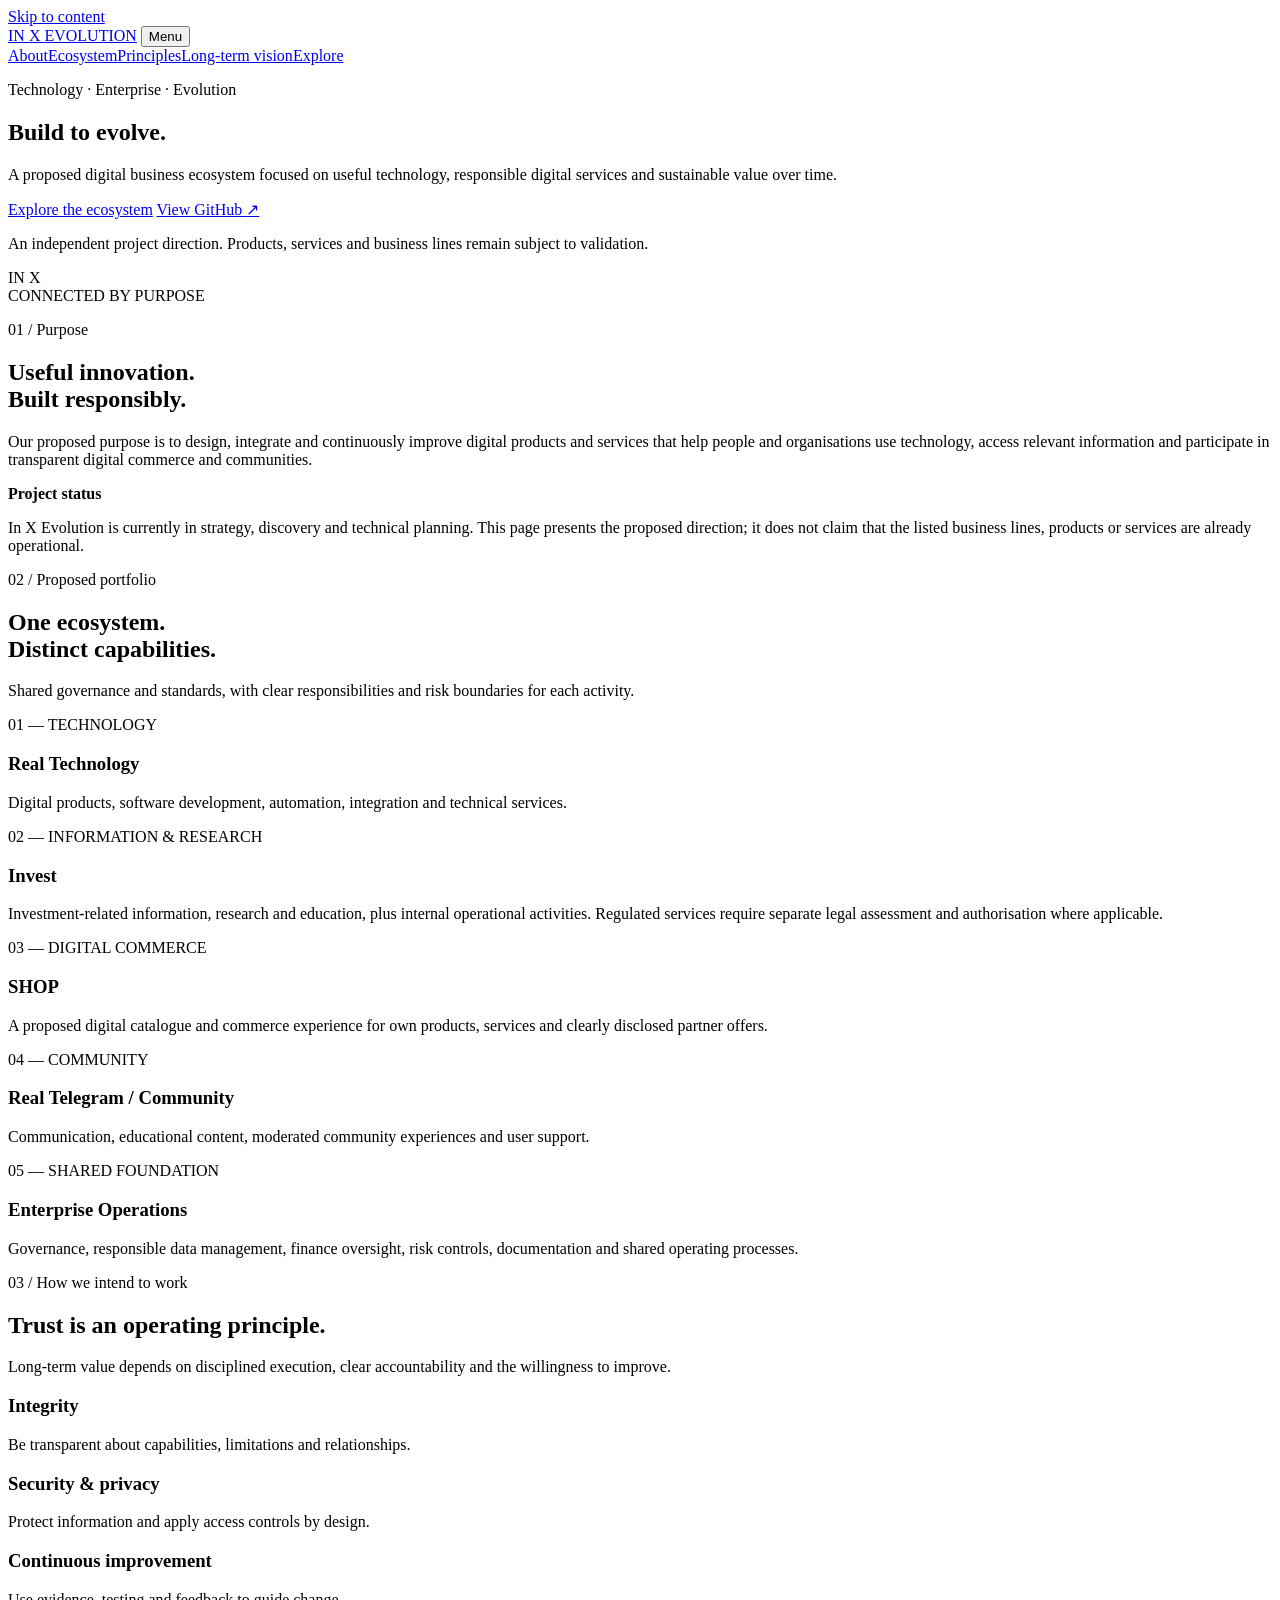
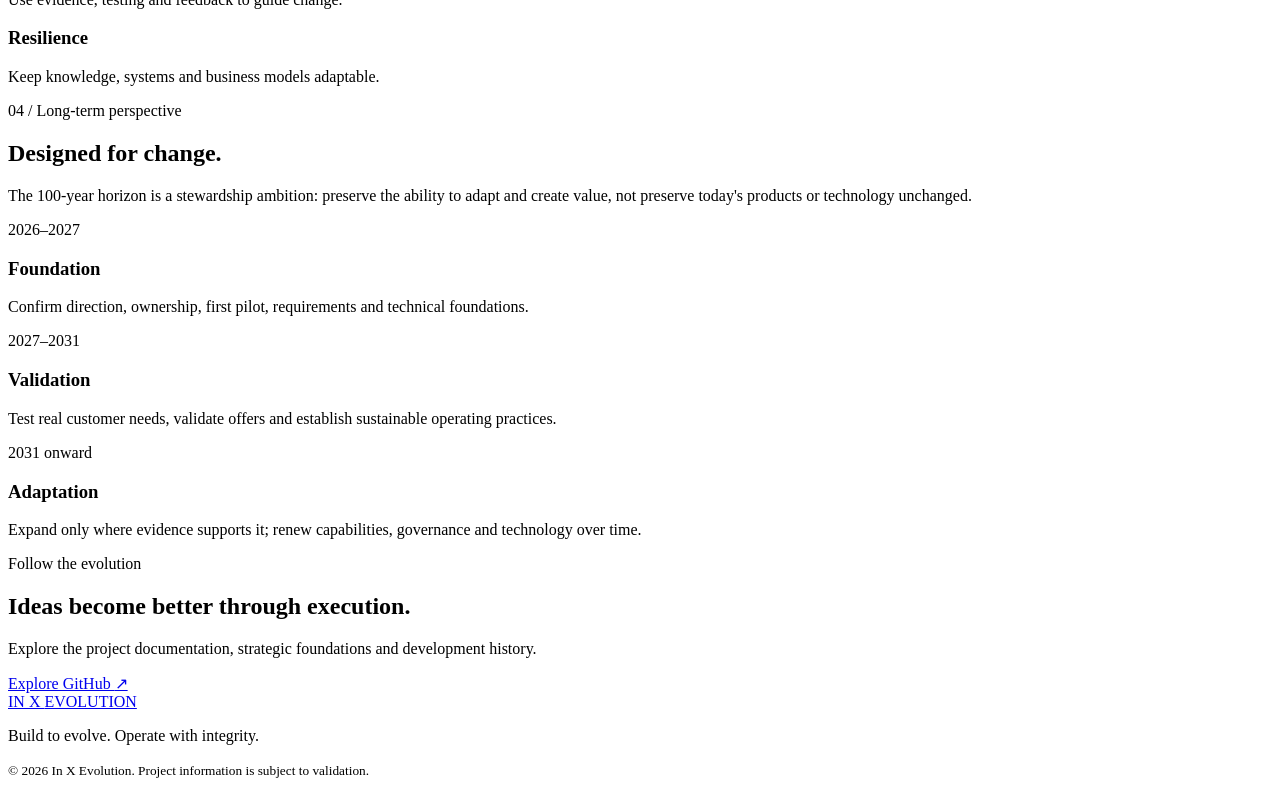
==== landing-page/index.html @ 461ad55f "feat: add standalone In X Evolution landing page" ====
<!doctype html>
<html lang="en">
<head>
  <meta charset="utf-8">
  <meta name="viewport" content="width=device-width, initial-scale=1">
  <meta name="theme-color" content="#080d1b">
  <meta name="description" content="In X Evolution — a proposed digital ecosystem focused on technology, responsible digital services and sustainable value.">
  <meta property="og:title" content="In X Evolution — Build to Evolve">
  <meta property="og:description" content="Technology, enterprise and evolution. Discover the proposed In X Evolution digital ecosystem.">
  <meta property="og:type" content="website">
  <title>In X Evolution — Build to Evolve</title>
  <link rel="preconnect" href="https://fonts.googleapis.com">
  <link rel="stylesheet" href="assets/css/styles.css">
  <script src="assets/js/main.js" defer></script>
</head>
<body>
  <a class="skip-link" href="#main">Skip to content</a>
  <header class="site-header">
    <div class="container nav-wrap">
      <a class="brand" href="#home" aria-label="In X Evolution home">IN X <span>EVOLUTION</span></a>
      <button class="menu-toggle" type="button" aria-expanded="false" aria-controls="primary-nav">Menu</button>
      <nav id="primary-nav" class="primary-nav" aria-label="Main navigation">
        <a href="#about">About</a><a href="#ecosystem">Ecosystem</a><a href="#principles">Principles</a><a href="#future">Long-term vision</a><a href="#explore">Explore</a>
      </nav>
    </div>
  </header>

  <main id="main">
    <section class="hero container" id="home">
      <div class="hero-copy">
        <p class="eyebrow">Technology · Enterprise · Evolution</p>
        <h1>Build to <span>evolve.</span></h1>
        <p class="hero-lead">A proposed digital business ecosystem focused on useful technology, responsible digital services and sustainable value over time.</p>
        <div class="button-row">
          <a class="button button-primary" href="#ecosystem">Explore the ecosystem</a>
          <a class="button button-secondary" href="https://github.com/inxevolution/inxevolutionrealtech" target="_blank" rel="noopener noreferrer">View GitHub <span aria-hidden="true">↗</span></a>
        </div>
        <p class="hero-note">An independent project direction. Products, services and business lines remain subject to validation.</p>
      </div>
      <div class="visual" role="img" aria-label="Abstract interconnected rings representing an evolving digital ecosystem">
        <div class="visual-ring ring-one"></div><div class="visual-ring ring-two"></div>
        <div class="visual-core">IN X</div><span class="visual-caption">CONNECTED BY PURPOSE</span>
      </div>
    </section>

    <section class="section" id="about">
      <div class="container">
        <div class="section-heading"><p class="eyebrow">01 / Purpose</p><h2>Useful innovation.<br>Built responsibly.</h2>
          <p>Our proposed purpose is to design, integrate and continuously improve digital products and services that help people and organisations use technology, access relevant information and participate in transparent digital commerce and communities.</p>
        </div>
        <div class="transparency"><strong>Project status</strong><p>In X Evolution is currently in strategy, discovery and technical planning. This page presents the proposed direction; it does not claim that the listed business lines, products or services are already operational.</p></div>
      </div>
    </section>

    <section class="section section-alt" id="ecosystem">
      <div class="container">
        <div class="section-heading"><p class="eyebrow">02 / Proposed portfolio</p><h2>One ecosystem.<br>Distinct capabilities.</h2>
          <p>Shared governance and standards, with clear responsibilities and risk boundaries for each activity.</p>
        </div>
        <div class="portfolio-grid">
          <article class="portfolio-card"><span class="card-index">01 — TECHNOLOGY</span><h3>Real Technology</h3><p>Digital products, software development, automation, integration and technical services.</p></article>
          <article class="portfolio-card"><span class="card-index">02 — INFORMATION & RESEARCH</span><h3>Invest</h3><p>Investment-related information, research and education, plus internal operational activities. Regulated services require separate legal assessment and authorisation where applicable.</p></article>
          <article class="portfolio-card"><span class="card-index">03 — DIGITAL COMMERCE</span><h3>SHOP</h3><p>A proposed digital catalogue and commerce experience for own products, services and clearly disclosed partner offers.</p></article>
          <article class="portfolio-card"><span class="card-index">04 — COMMUNITY</span><h3>Real Telegram / Community</h3><p>Communication, educational content, moderated community experiences and user support.</p></article>
          <article class="portfolio-card portfolio-card-wide"><span class="card-index">05 — SHARED FOUNDATION</span><h3>Enterprise Operations</h3><p>Governance, responsible data management, finance oversight, risk controls, documentation and shared operating processes.</p></article>
        </div>
      </div>
    </section>

    <section class="section" id="principles">
      <div class="container">
        <div class="section-heading"><p class="eyebrow">03 / How we intend to work</p><h2>Trust is an operating principle.</h2><p>Long-term value depends on disciplined execution, clear accountability and the willingness to improve.</p></div>
        <div class="principle-grid">
          <article class="principle"><h3>Integrity</h3><p>Be transparent about capabilities, limitations and relationships.</p></article>
          <article class="principle"><h3>Security & privacy</h3><p>Protect information and apply access controls by design.</p></article>
          <article class="principle"><h3>Continuous improvement</h3><p>Use evidence, testing and feedback to guide change.</p></article>
          <article class="principle"><h3>Resilience</h3><p>Keep knowledge, systems and business models adaptable.</p></article>
        </div>
      </div>
    </section>

    <section class="section section-alt" id="future">
      <div class="container">
        <div class="section-heading"><p class="eyebrow">04 / Long-term perspective</p><h2>Designed for change.</h2><p>The 100-year horizon is a stewardship ambition: preserve the ability to adapt and create value, not preserve today's products or technology unchanged.</p></div>
        <div class="timeline">
          <article><span>2026–2027</span><h3>Foundation</h3><p>Confirm direction, ownership, first pilot, requirements and technical foundations.</p></article>
          <article><span>2027–2031</span><h3>Validation</h3><p>Test real customer needs, validate offers and establish sustainable operating practices.</p></article>
          <article><span>2031 onward</span><h3>Adaptation</h3><p>Expand only where evidence supports it; renew capabilities, governance and technology over time.</p></article>
        </div>
      </div>
    </section>

    <section class="section" id="explore">
      <div class="container">
        <div class="cta-panel"><div><p class="eyebrow">Follow the evolution</p><h2>Ideas become better through execution.</h2><p>Explore the project documentation, strategic foundations and development history.</p></div><a class="button button-primary" href="https://github.com/inxevolution/inxevolutionrealtech" target="_blank" rel="noopener noreferrer">Explore GitHub <span aria-hidden="true">↗</span></a></div>
      </div>
    </section>
  </main>

  <footer class="site-footer"><div class="container footer-inner"><a class="brand" href="#home">IN X <span>EVOLUTION</span></a><p>Build to evolve. Operate with integrity.</p><small>© <span id="current-year">2026</span> In X Evolution. Project information is subject to validation.</small></div></footer>
</body>
</html>
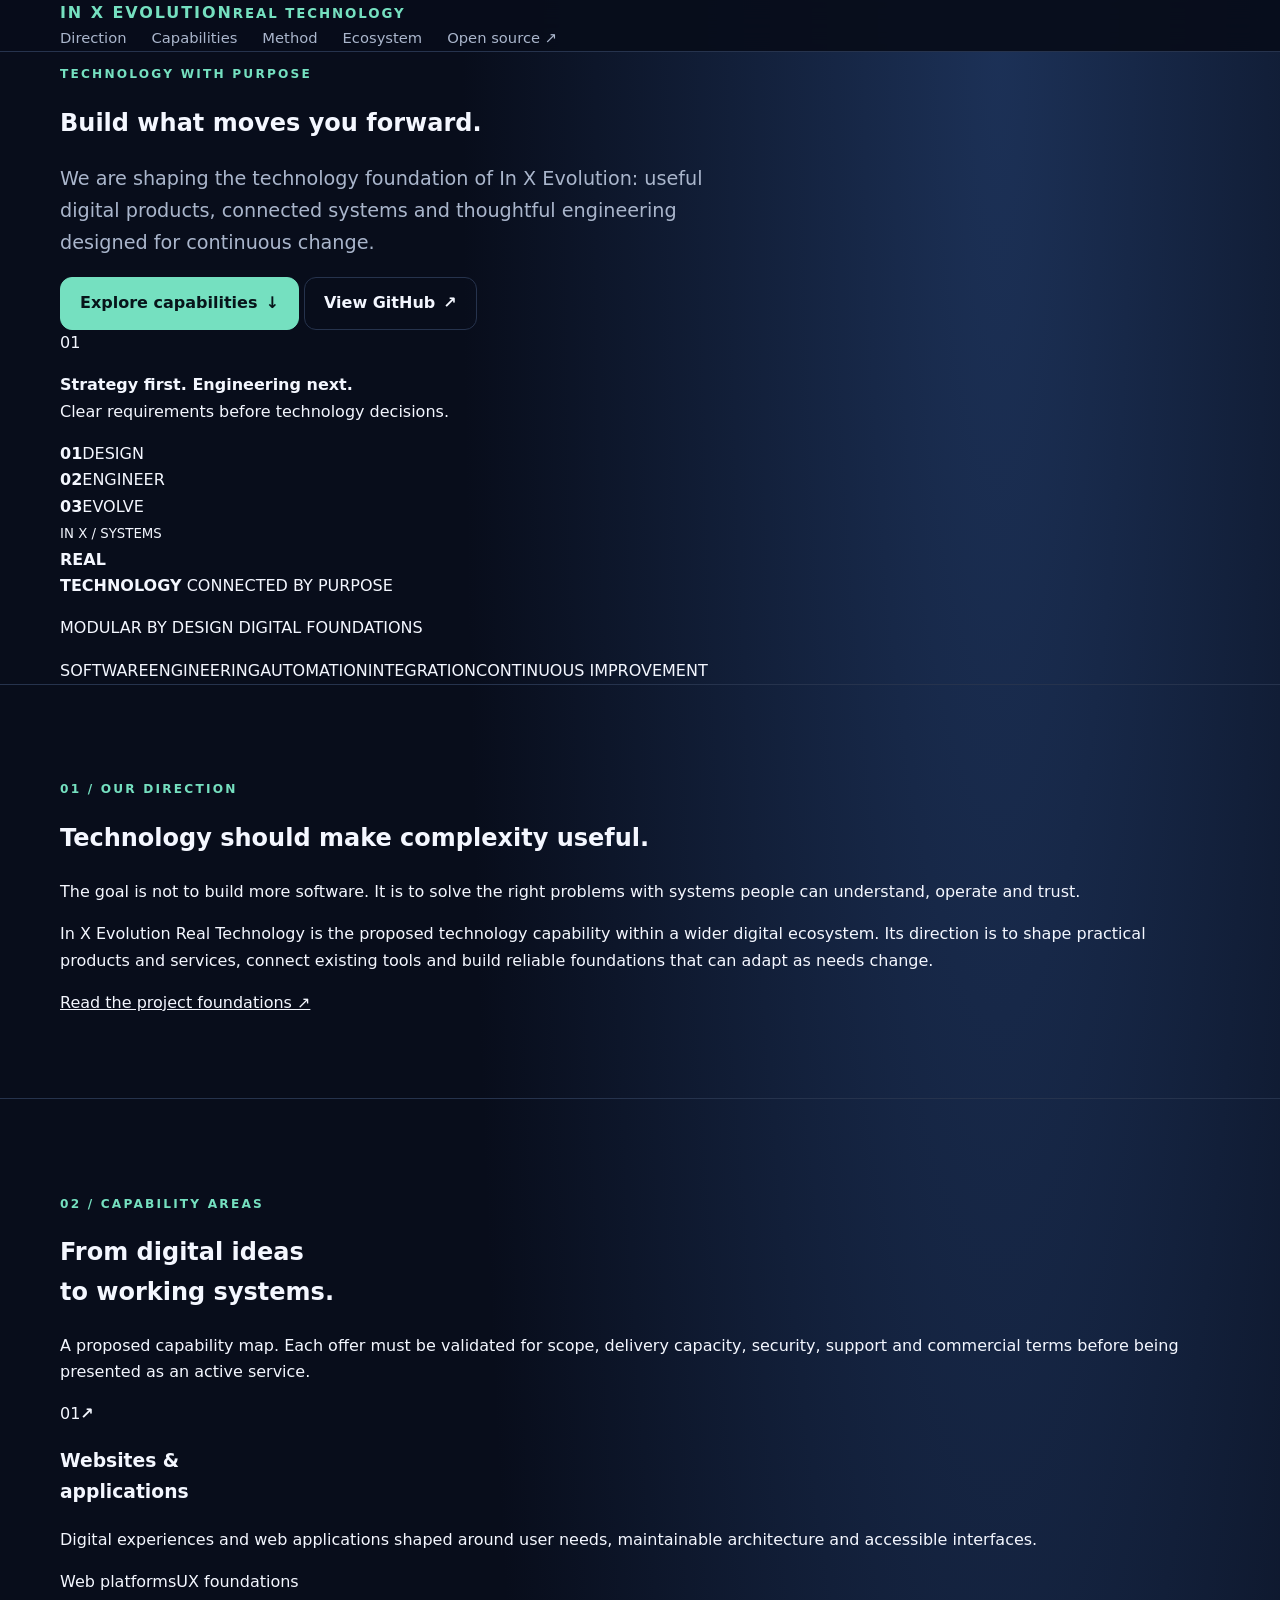
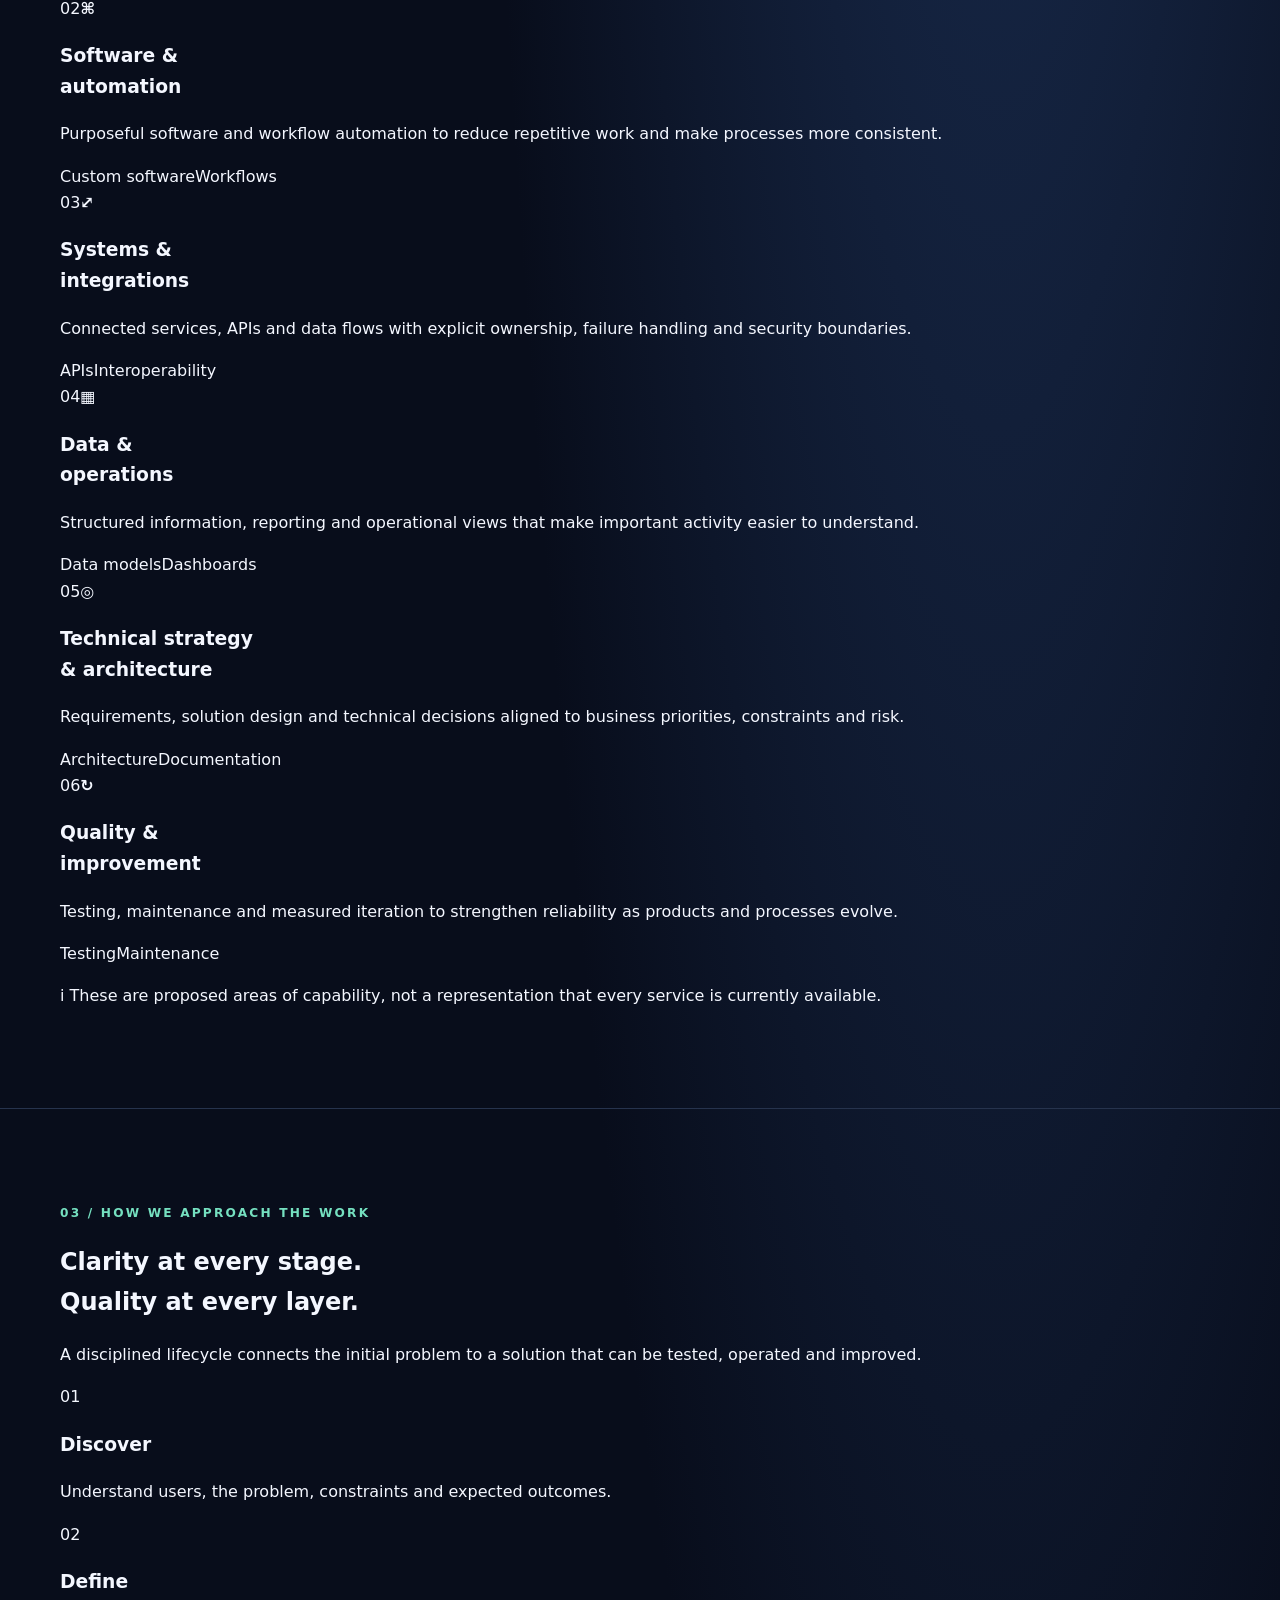
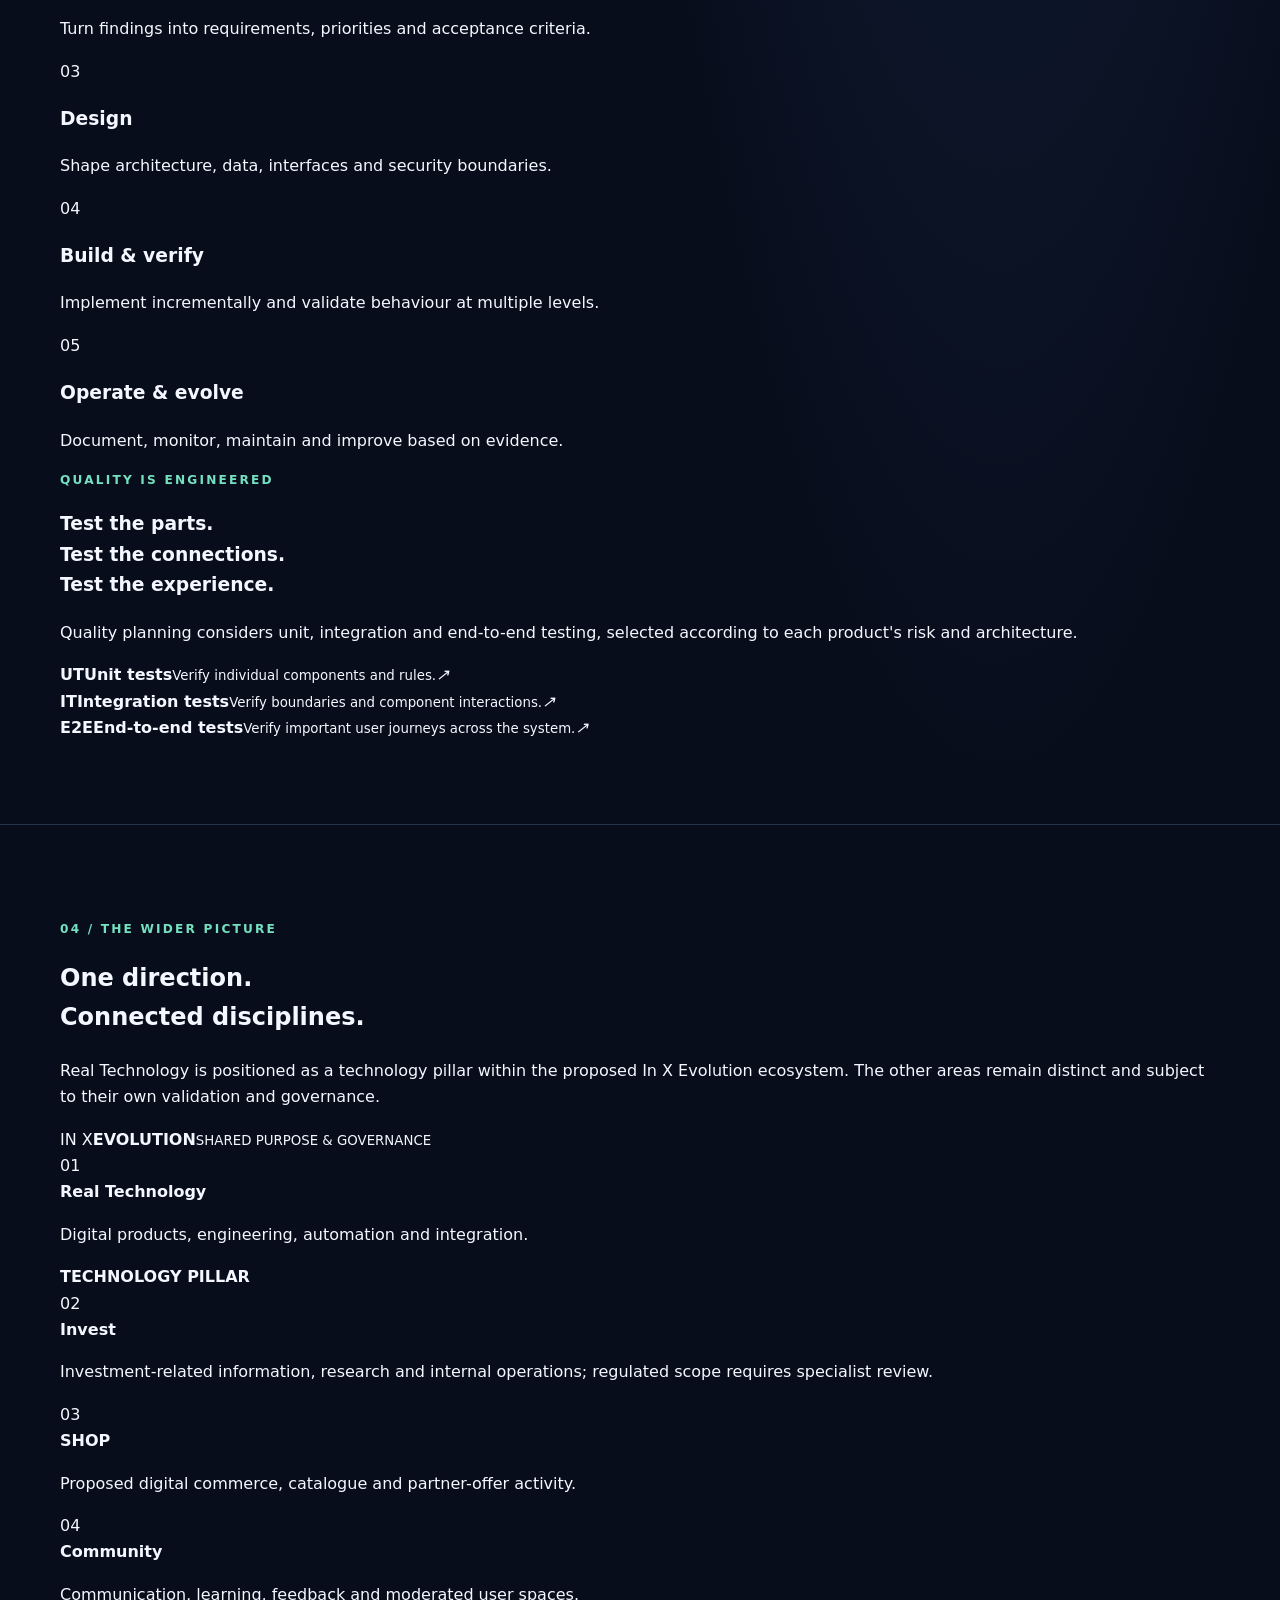
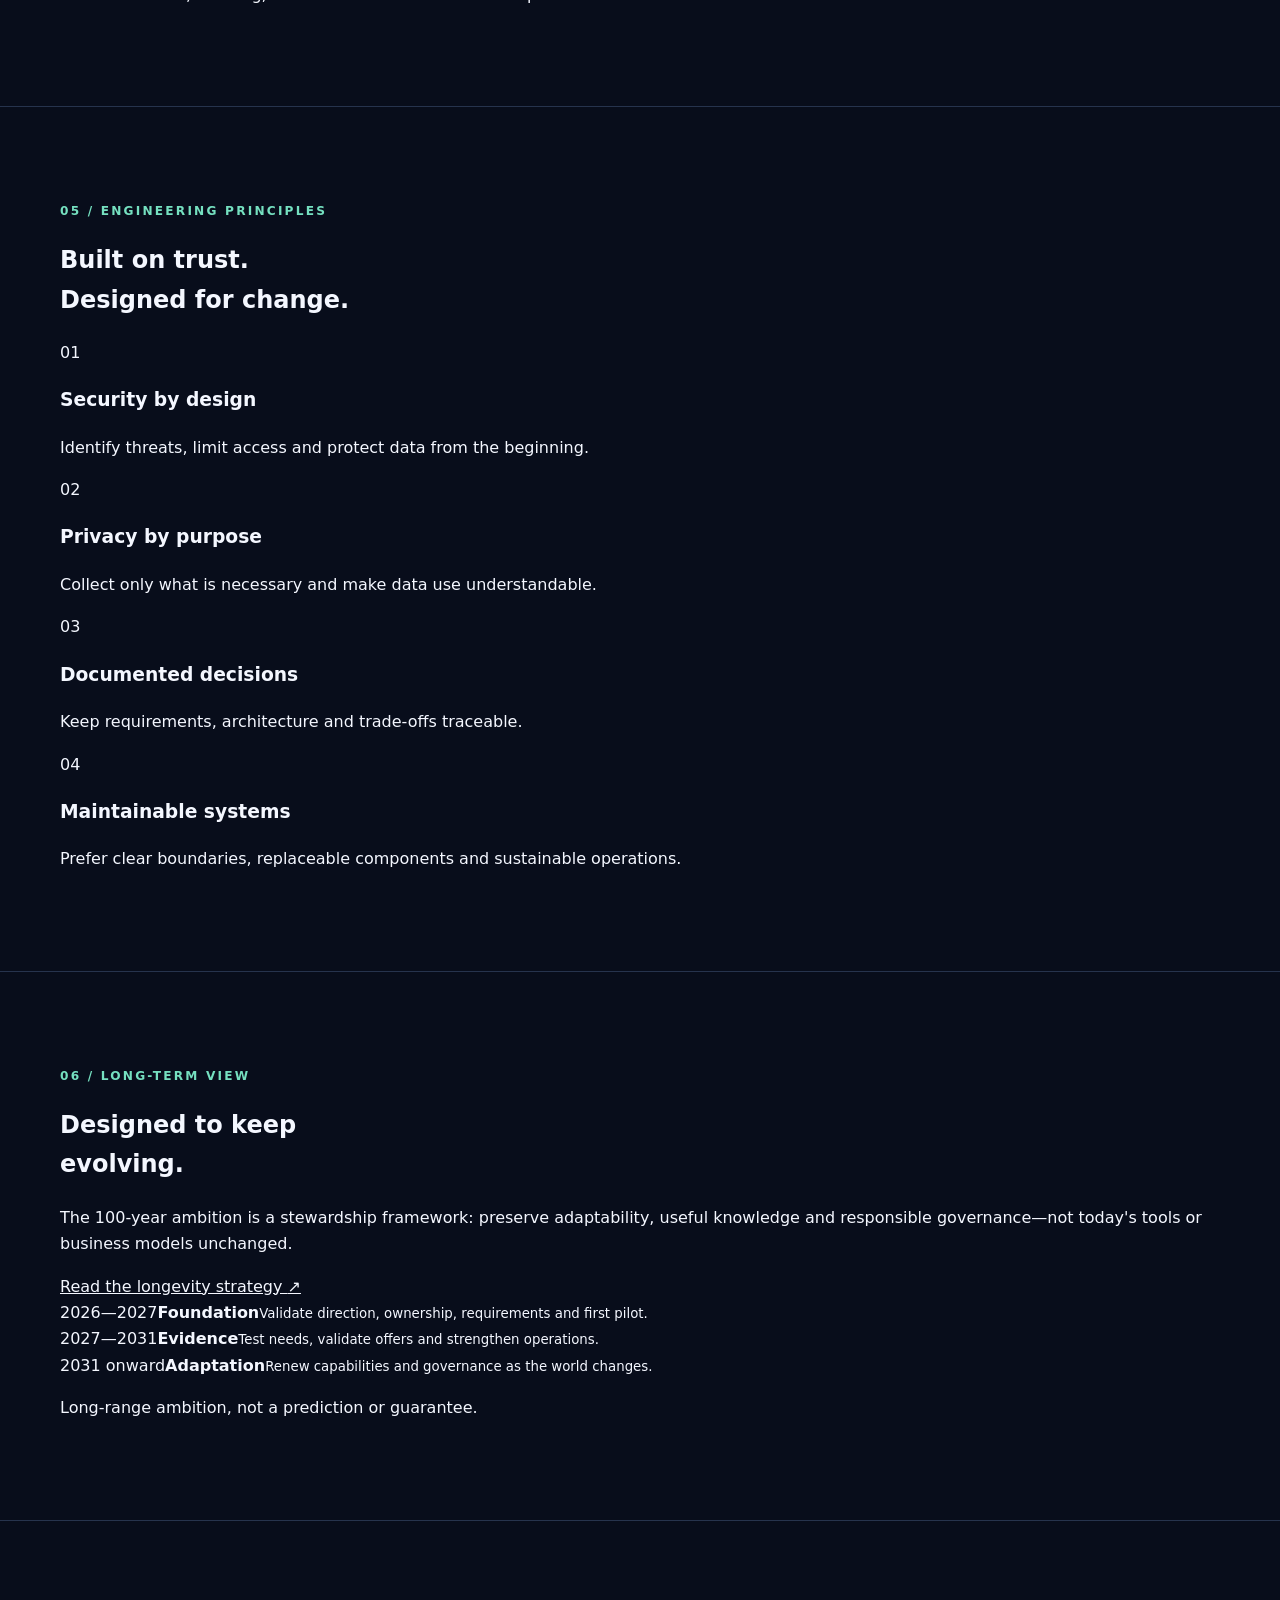
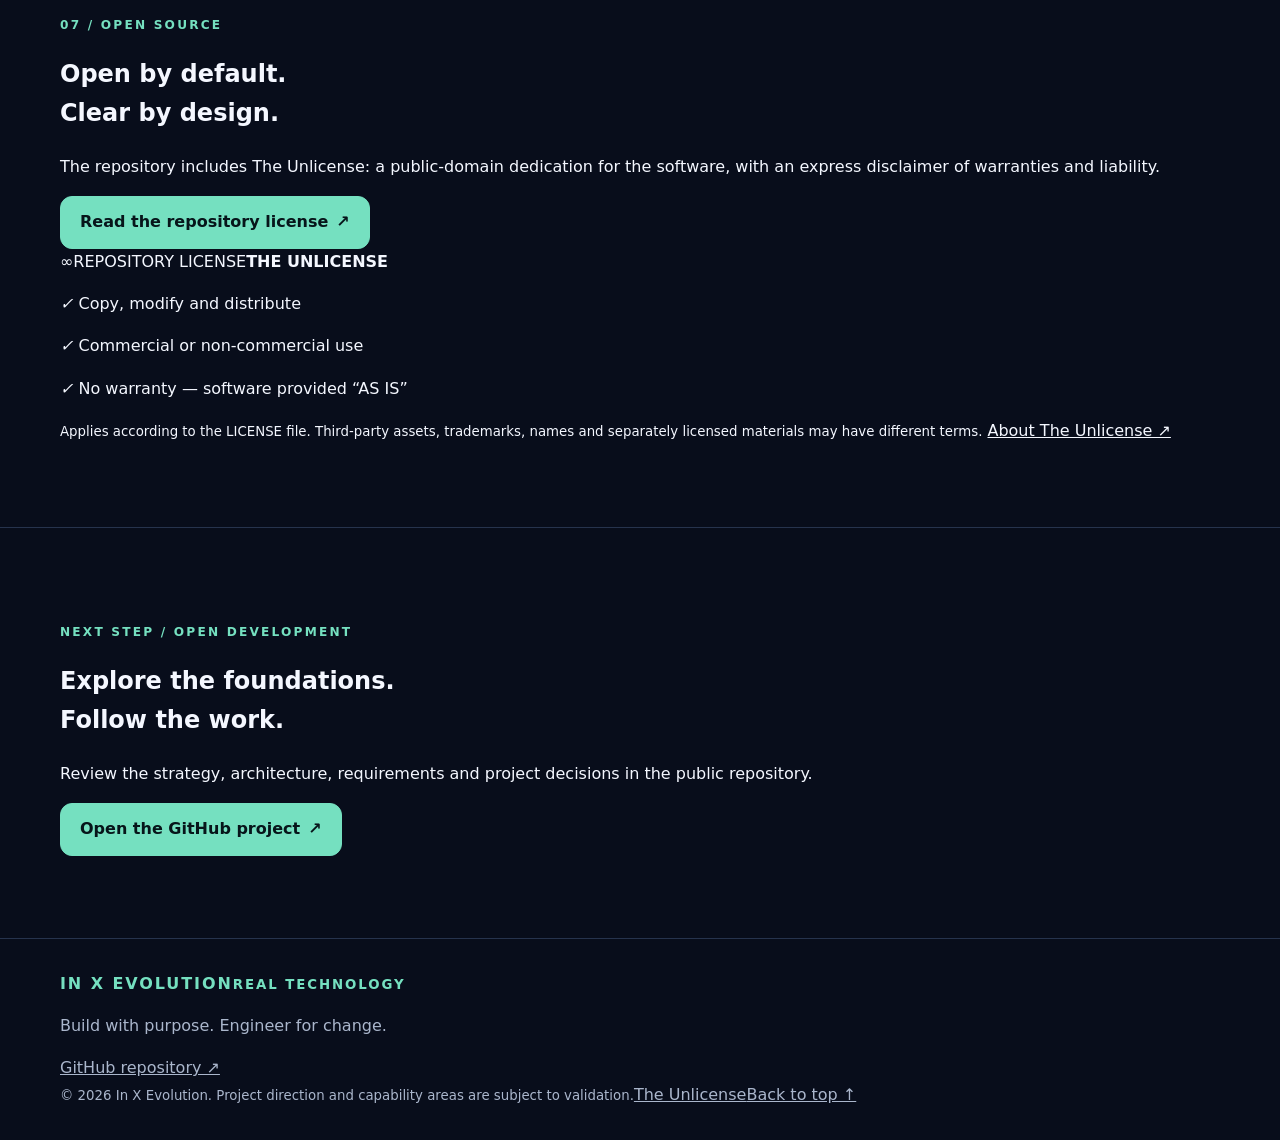
==== commit 1ace8088: "feat: upgrade Real Technology landing page and disclose Unlicense" ====
--- a/landing-page/index.html
+++ b/landing-page/index.html
@@ -3,100 +3,197 @@
 <head>
   <meta charset="utf-8">
   <meta name="viewport" content="width=device-width, initial-scale=1">
-  <meta name="theme-color" content="#080d1b">
-  <meta name="description" content="In X Evolution — a proposed digital ecosystem focused on technology, responsible digital services and sustainable value.">
-  <meta property="og:title" content="In X Evolution — Build to Evolve">
-  <meta property="og:description" content="Technology, enterprise and evolution. Discover the proposed In X Evolution digital ecosystem.">
+  <meta name="theme-color" content="#080b16">
+  <meta name="description" content="In X Evolution Real Technology — purposeful software, digital systems, automation and integration, designed to evolve.">
   <meta property="og:type" content="website">
-  <title>In X Evolution — Build to Evolve</title>
-  <link rel="preconnect" href="https://fonts.googleapis.com">
+  <meta property="og:title" content="In X Evolution Real Technology">
+  <meta property="og:description" content="Build what moves you forward. Technology with purpose, designed for change.">
+  <title>In X Evolution — Real Technology</title>
+  <link rel="icon" type="image/svg+xml" href="assets/images/favicon.svg">
   <link rel="stylesheet" href="assets/css/styles.css">
   <script src="assets/js/main.js" defer></script>
 </head>
 <body>
   <a class="skip-link" href="#main">Skip to content</a>
-  <header class="site-header">
-    <div class="container nav-wrap">
-      <a class="brand" href="#home" aria-label="In X Evolution home">IN X <span>EVOLUTION</span></a>
-      <button class="menu-toggle" type="button" aria-expanded="false" aria-controls="primary-nav">Menu</button>
-      <nav id="primary-nav" class="primary-nav" aria-label="Main navigation">
-        <a href="#about">About</a><a href="#ecosystem">Ecosystem</a><a href="#principles">Principles</a><a href="#future">Long-term vision</a><a href="#explore">Explore</a>
+
+  <header class="site-header" id="top">
+    <div class="container nav-shell">
+      <a class="brand" href="#top" aria-label="In X Evolution Real Technology home">
+        <span class="brand-symbol" aria-hidden="true"><i></i><i></i><i></i></span>
+        <span class="brand-copy"><strong>IN X EVOLUTION</strong><small>REAL TECHNOLOGY</small></span>
+      </a>
+      <button class="menu-toggle" type="button" aria-expanded="false" aria-controls="primary-nav" aria-label="Open navigation">
+        <span></span><span></span>
+      </button>
+      <nav class="primary-nav" id="primary-nav" aria-label="Main navigation">
+        <a href="#direction">Direction</a>
+        <a href="#capabilities">Capabilities</a>
+        <a href="#method">Method</a>
+        <a href="#ecosystem">Ecosystem</a>
+        <a href="#open-source" class="nav-cta">Open source <span aria-hidden="true">↗</span></a>
       </nav>
     </div>
   </header>
 
   <main id="main">
-    <section class="hero container" id="home">
-      <div class="hero-copy">
-        <p class="eyebrow">Technology · Enterprise · Evolution</p>
-        <h1>Build to <span>evolve.</span></h1>
-        <p class="hero-lead">A proposed digital business ecosystem focused on useful technology, responsible digital services and sustainable value over time.</p>
-        <div class="button-row">
-          <a class="button button-primary" href="#ecosystem">Explore the ecosystem</a>
-          <a class="button button-secondary" href="https://github.com/inxevolution/inxevolutionrealtech" target="_blank" rel="noopener noreferrer">View GitHub <span aria-hidden="true">↗</span></a>
+    <section class="hero-section">
+      <div class="container hero-grid">
+        <div class="hero-copy reveal">
+          <p class="eyebrow"><span class="status-dot"></span> TECHNOLOGY WITH PURPOSE</p>
+          <h1>Build what moves you <span class="gradient-text">forward.</span></h1>
+          <p class="hero-lead">We are shaping the technology foundation of In X Evolution: useful digital products, connected systems and thoughtful engineering designed for continuous change.</p>
+          <div class="hero-actions">
+            <a class="button button-primary" href="#capabilities">Explore capabilities <span aria-hidden="true">↓</span></a>
+            <a class="button button-quiet" href="https://github.com/inxevolution/inxevolutionrealtech" target="_blank" rel="noopener noreferrer">View GitHub <span aria-hidden="true">↗</span></a>
+          </div>
+          <div class="hero-proof">
+            <span class="proof-mark">01</span>
+            <p><strong>Strategy first. Engineering next.</strong><br><span>Clear requirements before technology decisions.</span></p>
+          </div>
         </div>
-        <p class="hero-note">An independent project direction. Products, services and business lines remain subject to validation.</p>
+
+        <div class="hero-art reveal" role="img" aria-label="Abstract illustration of connected technology layers">
+          <div class="art-glow"></div>
+          <div class="art-orbit orbit-a"></div><div class="art-orbit orbit-b"></div><div class="art-orbit orbit-c"></div>
+          <div class="art-node node-one"><b>01</b><span>DESIGN</span></div>
+          <div class="art-node node-two"><b>02</b><span>ENGINEER</span></div>
+          <div class="art-node node-three"><b>03</b><span>EVOLVE</span></div>
+          <div class="art-core">
+            <small>IN X / SYSTEMS</small>
+            <div class="core-mark"><i></i><i></i><i></i></div>
+            <strong>REAL<br>TECHNOLOGY</strong>
+            <span>CONNECTED BY PURPOSE</span>
+          </div>
+          <p class="art-caption">MODULAR BY DESIGN <i></i> DIGITAL FOUNDATIONS</p>
+        </div>
       </div>
-      <div class="visual" role="img" aria-label="Abstract interconnected rings representing an evolving digital ecosystem">
-        <div class="visual-ring ring-one"></div><div class="visual-ring ring-two"></div>
-        <div class="visual-core">IN X</div><span class="visual-caption">CONNECTED BY PURPOSE</span>
+      <div class="container hero-bottom">
+        <span>SOFTWARE</span><i></i><span>ENGINEERING</span><i></i><span>AUTOMATION</span><i></i><span>INTEGRATION</span><i></i><span>CONTINUOUS IMPROVEMENT</span>
       </div>
     </section>
 
-    <section class="section" id="about">
-      <div class="container">
-        <div class="section-heading"><p class="eyebrow">01 / Purpose</p><h2>Useful innovation.<br>Built responsibly.</h2>
-          <p>Our proposed purpose is to design, integrate and continuously improve digital products and services that help people and organisations use technology, access relevant information and participate in transparent digital commerce and communities.</p>
+    <section class="section" id="direction">
+      <div class="container split-layout">
+        <div class="section-intro reveal">
+          <p class="eyebrow">01 / OUR DIRECTION</p>
+          <h2>Technology should make complexity <span class="text-accent">useful.</span></h2>
         </div>
-        <div class="transparency"><strong>Project status</strong><p>In X Evolution is currently in strategy, discovery and technical planning. This page presents the proposed direction; it does not claim that the listed business lines, products or services are already operational.</p></div>
-      </div>
-    </section>
-
-    <section class="section section-alt" id="ecosystem">
-      <div class="container">
-        <div class="section-heading"><p class="eyebrow">02 / Proposed portfolio</p><h2>One ecosystem.<br>Distinct capabilities.</h2>
-          <p>Shared governance and standards, with clear responsibilities and risk boundaries for each activity.</p>
-        </div>
-        <div class="portfolio-grid">
-          <article class="portfolio-card"><span class="card-index">01 — TECHNOLOGY</span><h3>Real Technology</h3><p>Digital products, software development, automation, integration and technical services.</p></article>
-          <article class="portfolio-card"><span class="card-index">02 — INFORMATION & RESEARCH</span><h3>Invest</h3><p>Investment-related information, research and education, plus internal operational activities. Regulated services require separate legal assessment and authorisation where applicable.</p></article>
-          <article class="portfolio-card"><span class="card-index">03 — DIGITAL COMMERCE</span><h3>SHOP</h3><p>A proposed digital catalogue and commerce experience for own products, services and clearly disclosed partner offers.</p></article>
-          <article class="portfolio-card"><span class="card-index">04 — COMMUNITY</span><h3>Real Telegram / Community</h3><p>Communication, educational content, moderated community experiences and user support.</p></article>
-          <article class="portfolio-card portfolio-card-wide"><span class="card-index">05 — SHARED FOUNDATION</span><h3>Enterprise Operations</h3><p>Governance, responsible data management, finance oversight, risk controls, documentation and shared operating processes.</p></article>
+        <div class="section-copy reveal">
+          <p class="large-copy">The goal is not to build more software. It is to solve the right problems with systems people can understand, operate and trust.</p>
+          <p>In X Evolution Real Technology is the proposed technology capability within a wider digital ecosystem. Its direction is to shape practical products and services, connect existing tools and build reliable foundations that can adapt as needs change.</p>
+          <a class="text-link" href="https://github.com/inxevolution/inxevolutionrealtech" target="_blank" rel="noopener noreferrer">Read the project foundations <span aria-hidden="true">↗</span></a>
         </div>
       </div>
     </section>
 
-    <section class="section" id="principles">
+    <section class="section capabilities-section" id="capabilities">
       <div class="container">
-        <div class="section-heading"><p class="eyebrow">03 / How we intend to work</p><h2>Trust is an operating principle.</h2><p>Long-term value depends on disciplined execution, clear accountability and the willingness to improve.</p></div>
-        <div class="principle-grid">
-          <article class="principle"><h3>Integrity</h3><p>Be transparent about capabilities, limitations and relationships.</p></article>
-          <article class="principle"><h3>Security & privacy</h3><p>Protect information and apply access controls by design.</p></article>
-          <article class="principle"><h3>Continuous improvement</h3><p>Use evidence, testing and feedback to guide change.</p></article>
-          <article class="principle"><h3>Resilience</h3><p>Keep knowledge, systems and business models adaptable.</p></article>
+        <div class="section-topline reveal">
+          <div><p class="eyebrow">02 / CAPABILITY AREAS</p><h2>From digital ideas<br>to working systems.</h2></div>
+          <p class="section-summary">A proposed capability map. Each offer must be validated for scope, delivery capacity, security, support and commercial terms before being presented as an active service.</p>
+        </div>
+        <div class="capability-grid">
+          <article class="capability-card reveal"><div class="card-top"><span>01</span><b>↗</b></div><h3>Websites &<br>applications</h3><p>Digital experiences and web applications shaped around user needs, maintainable architecture and accessible interfaces.</p><div class="tags"><span>Web platforms</span><span>UX foundations</span></div></article>
+          <article class="capability-card reveal"><div class="card-top"><span>02</span><b>⌘</b></div><h3>Software &<br>automation</h3><p>Purposeful software and workflow automation to reduce repetitive work and make processes more consistent.</p><div class="tags"><span>Custom software</span><span>Workflows</span></div></article>
+          <article class="capability-card reveal"><div class="card-top"><span>03</span><b>⤢</b></div><h3>Systems &<br>integrations</h3><p>Connected services, APIs and data flows with explicit ownership, failure handling and security boundaries.</p><div class="tags"><span>APIs</span><span>Interoperability</span></div></article>
+          <article class="capability-card reveal"><div class="card-top"><span>04</span><b>▦</b></div><h3>Data &<br>operations</h3><p>Structured information, reporting and operational views that make important activity easier to understand.</p><div class="tags"><span>Data models</span><span>Dashboards</span></div></article>
+          <article class="capability-card reveal"><div class="card-top"><span>05</span><b>◎</b></div><h3>Technical strategy<br>& architecture</h3><p>Requirements, solution design and technical decisions aligned to business priorities, constraints and risk.</p><div class="tags"><span>Architecture</span><span>Documentation</span></div></article>
+          <article class="capability-card reveal"><div class="card-top"><span>06</span><b>↻</b></div><h3>Quality &<br>improvement</h3><p>Testing, maintenance and measured iteration to strengthen reliability as products and processes evolve.</p><div class="tags"><span>Testing</span><span>Maintenance</span></div></article>
+        </div>
+        <p class="section-footnote"><span>i</span> These are proposed areas of capability, not a representation that every service is currently available.</p>
+      </div>
+    </section>
+
+    <section class="section method-section" id="method">
+      <div class="container">
+        <div class="section-intro reveal"><p class="eyebrow">03 / HOW WE APPROACH THE WORK</p><h2>Clarity at every stage.<br><span class="text-accent">Quality at every layer.</span></h2><p>A disciplined lifecycle connects the initial problem to a solution that can be tested, operated and improved.</p></div>
+        <div class="method-track">
+          <article class="method-step reveal"><span>01</span><i></i><h3>Discover</h3><p>Understand users, the problem, constraints and expected outcomes.</p></article>
+          <article class="method-step reveal"><span>02</span><i></i><h3>Define</h3><p>Turn findings into requirements, priorities and acceptance criteria.</p></article>
+          <article class="method-step reveal"><span>03</span><i></i><h3>Design</h3><p>Shape architecture, data, interfaces and security boundaries.</p></article>
+          <article class="method-step reveal"><span>04</span><i></i><h3>Build & verify</h3><p>Implement incrementally and validate behaviour at multiple levels.</p></article>
+          <article class="method-step reveal"><span>05</span><i></i><h3>Operate & evolve</h3><p>Document, monitor, maintain and improve based on evidence.</p></article>
+        </div>
+        <div class="quality-panel reveal">
+          <div><p class="eyebrow">QUALITY IS ENGINEERED</p><h3>Test the parts.<br>Test the connections.<br>Test the experience.</h3><p>Quality planning considers unit, integration and end-to-end testing, selected according to each product's risk and architecture.</p></div>
+          <div class="test-stack">
+            <div class="test-row"><b>UT</b><span><strong>Unit tests</strong><small>Verify individual components and rules.</small></span><i>↗</i></div>
+            <div class="test-row"><b>IT</b><span><strong>Integration tests</strong><small>Verify boundaries and component interactions.</small></span><i>↗</i></div>
+            <div class="test-row"><b>E2E</b><span><strong>End-to-end tests</strong><small>Verify important user journeys across the system.</small></span><i>↗</i></div>
+          </div>
         </div>
       </div>
     </section>
 
-    <section class="section section-alt" id="future">
+    <section class="section ecosystem-section" id="ecosystem">
       <div class="container">
-        <div class="section-heading"><p class="eyebrow">04 / Long-term perspective</p><h2>Designed for change.</h2><p>The 100-year horizon is a stewardship ambition: preserve the ability to adapt and create value, not preserve today's products or technology unchanged.</p></div>
-        <div class="timeline">
-          <article><span>2026–2027</span><h3>Foundation</h3><p>Confirm direction, ownership, first pilot, requirements and technical foundations.</p></article>
-          <article><span>2027–2031</span><h3>Validation</h3><p>Test real customer needs, validate offers and establish sustainable operating practices.</p></article>
-          <article><span>2031 onward</span><h3>Adaptation</h3><p>Expand only where evidence supports it; renew capabilities, governance and technology over time.</p></article>
+        <div class="section-topline reveal">
+          <div><p class="eyebrow">04 / THE WIDER PICTURE</p><h2>One direction.<br>Connected disciplines.</h2></div>
+          <p class="section-summary">Real Technology is positioned as a technology pillar within the proposed In X Evolution ecosystem. The other areas remain distinct and subject to their own validation and governance.</p>
+        </div>
+        <div class="ecosystem-layout">
+          <div class="ecosystem-core reveal"><span>IN X</span><strong>EVOLUTION</strong><small>SHARED PURPOSE & GOVERNANCE</small></div>
+          <div class="ecosystem-list">
+            <article class="ecosystem-item is-primary reveal"><span>01</span><div><strong>Real Technology</strong><p>Digital products, engineering, automation and integration.</p></div><b>TECHNOLOGY PILLAR</b></article>
+            <article class="ecosystem-item reveal"><span>02</span><div><strong>Invest</strong><p>Investment-related information, research and internal operations; regulated scope requires specialist review.</p></div></article>
+            <article class="ecosystem-item reveal"><span>03</span><div><strong>SHOP</strong><p>Proposed digital commerce, catalogue and partner-offer activity.</p></div></article>
+            <article class="ecosystem-item reveal"><span>04</span><div><strong>Community</strong><p>Communication, learning, feedback and moderated user spaces.</p></div></article>
+          </div>
         </div>
       </div>
     </section>
 
-    <section class="section" id="explore">
-      <div class="container">
-        <div class="cta-panel"><div><p class="eyebrow">Follow the evolution</p><h2>Ideas become better through execution.</h2><p>Explore the project documentation, strategic foundations and development history.</p></div><a class="button button-primary" href="https://github.com/inxevolution/inxevolutionrealtech" target="_blank" rel="noopener noreferrer">Explore GitHub <span aria-hidden="true">↗</span></a></div>
+    <section class="section principles-section" id="principles">
+      <div class="container split-layout">
+        <div class="section-intro reveal"><p class="eyebrow">05 / ENGINEERING PRINCIPLES</p><h2>Built on trust.<br>Designed for <span class="text-accent">change.</span></h2></div>
+        <div class="principles-grid">
+          <article class="reveal"><span>01</span><h3>Security by design</h3><p>Identify threats, limit access and protect data from the beginning.</p></article>
+          <article class="reveal"><span>02</span><h3>Privacy by purpose</h3><p>Collect only what is necessary and make data use understandable.</p></article>
+          <article class="reveal"><span>03</span><h3>Documented decisions</h3><p>Keep requirements, architecture and trade-offs traceable.</p></article>
+          <article class="reveal"><span>04</span><h3>Maintainable systems</h3><p>Prefer clear boundaries, replaceable components and sustainable operations.</p></article>
+        </div>
+      </div>
+    </section>
+
+    <section class="section future-section" id="future">
+      <div class="container future-banner reveal">
+        <div class="future-copy"><p class="eyebrow">06 / LONG-TERM VIEW</p><h2>Designed to keep<br><span class="gradient-text">evolving.</span></h2><p>The 100-year ambition is a stewardship framework: preserve adaptability, useful knowledge and responsible governance—not today's tools or business models unchanged.</p><a class="text-link" href="../docs/LONGEVITY_STRATEGY.md">Read the longevity strategy <span>↗</span></a></div>
+        <div class="future-stages">
+          <article><span>2026—2027</span><strong>Foundation</strong><small>Validate direction, ownership, requirements and first pilot.</small></article>
+          <article><span>2027—2031</span><strong>Evidence</strong><small>Test needs, validate offers and strengthen operations.</small></article>
+          <article><span>2031 onward</span><strong>Adaptation</strong><small>Renew capabilities and governance as the world changes.</small></article>
+          <p>Long-range ambition, not a prediction or guarantee.</p>
+        </div>
+      </div>
+    </section>
+
+    <section class="section open-source-section" id="open-source">
+      <div class="container open-source-panel reveal">
+        <div class="open-source-copy"><p class="eyebrow">07 / OPEN SOURCE</p><h2>Open by default.<br><span class="text-accent">Clear by design.</span></h2><p>The repository includes The Unlicense: a public-domain dedication for the software, with an express disclaimer of warranties and liability.</p><a class="button button-primary" href="../LICENSE">Read the repository license <span aria-hidden="true">↗</span></a></div>
+        <div class="license-card">
+          <div class="license-card-head"><span class="license-icon">∞</span><span class="license-label">REPOSITORY LICENSE</span><b>THE UNLICENSE</b></div>
+          <div class="license-points"><p><i>✓</i> Copy, modify and distribute</p><p><i>✓</i> Commercial or non-commercial use</p><p><i>✓</i> No warranty — software provided “AS IS”</p></div>
+          <small>Applies according to the LICENSE file. Third-party assets, trademarks, names and separately licensed materials may have different terms.</small>
+          <a href="https://unlicense.org/" target="_blank" rel="noopener noreferrer">About The Unlicense ↗</a>
+        </div>
+      </div>
+    </section>
+
+    <section class="section project-section" id="project">
+      <div class="container project-panel reveal">
+        <div><p class="eyebrow">NEXT STEP / OPEN DEVELOPMENT</p><h2>Explore the foundations.<br>Follow the work.</h2><p>Review the strategy, architecture, requirements and project decisions in the public repository.</p></div>
+        <a class="button button-primary" href="https://github.com/inxevolution/inxevolutionrealtech" target="_blank" rel="noopener noreferrer">Open the GitHub project <span>↗</span></a>
       </div>
     </section>
   </main>
 
-  <footer class="site-footer"><div class="container footer-inner"><a class="brand" href="#home">IN X <span>EVOLUTION</span></a><p>Build to evolve. Operate with integrity.</p><small>© <span id="current-year">2026</span> In X Evolution. Project information is subject to validation.</small></div></footer>
+  <footer class="site-footer">
+    <div class="container footer-main">
+      <a class="brand" href="#top"><span class="brand-symbol" aria-hidden="true"><i></i><i></i><i></i></span><span class="brand-copy"><strong>IN X EVOLUTION</strong><small>REAL TECHNOLOGY</small></span></a>
+      <p>Build with purpose. Engineer for change.</p>
+      <a class="footer-link" href="https://github.com/inxevolution/inxevolutionrealtech" target="_blank" rel="noopener noreferrer">GitHub repository ↗</a>
+    </div>
+    <div class="container footer-bottom"><small>© <span id="current-year">2026</span> In X Evolution. Project direction and capability areas are subject to validation.</small><a href="../LICENSE">The Unlicense</a><a href="#top">Back to top ↑</a></div>
+  </footer>
 </body>
 </html>
--- a/landing-page/assets/css/styles.css
+++ b/landing-page/assets/css/styles.css
@@ -0,0 +1,29 @@
+:root{color-scheme:dark;--bg:#080d1b;--surface:#111a2e;--surface-alt:#0c1425;--text:#f4f7ff;--muted:#aab6cc;--line:#26334d;--blue:#91b3ff;--mint:#75e0c0;--max:1160px}
+*{box-sizing:border-box}
+html{scroll-behavior:smooth;scroll-padding-top:90px}
+body{margin:0;background:radial-gradient(ellipse at 78% 0%,#1c3157 0,transparent 38%),var(--bg);color:var(--text);font:16px/1.65 Inter,ui-sans-serif,system-ui,-apple-system,"Segoe UI",sans-serif}
+a{color:inherit}
+a:focus-visible,button:focus-visible{outline:3px solid var(--mint);outline-offset:4px}
+.container{width:min(var(--max),calc(100% - 40px));margin-inline:auto}
+.skip-link{position:absolute;left:-9999px;top:10px;background:var(--mint);color:#07151a;padding:10px 14px;z-index:20}.skip-link:focus{left:10px}
+.site-header{position:sticky;top:0;z-index:10;background:#080d1bf2;border-bottom:1px solid var(--line);backdrop-filter:blur(14px)}
+.nav-wrap{min-height:76px;display:flex;align-items:center;justify-content:space-between;gap:24px}
+.brand{font-weight:900;letter-spacing:.12em;text-decoration:none}.brand span{color:var(--mint)}
+.primary-nav{display:flex;align-items:center;gap:25px}.primary-nav a{font-size:.92rem;color:var(--muted);text-decoration:none}.primary-nav a:hover{color:var(--text)}
+.menu-toggle{display:none;background:transparent;color:var(--text);border:1px solid var(--line);border-radius:10px;padding:9px 13px;min-height:44px}
+.hero{min-height:620px;padding-block:100px 90px;display:grid;grid-template-columns:1.2fr .8fr;gap:54px;align-items:center}
+.eyebrow{color:var(--mint);font-size:.76rem;font-weight:850;letter-spacing:.18em;text-transform:uppercase}
+.hero h1{font-size:clamp(3.5rem,8vw,6.8rem);line-height:.96;letter-spacing:-.07em;margin:18px 0}.hero h1 span{color:var(--blue)}
+.hero-lead{max-width:690px;color:var(--muted);font-size:1.2rem}
+.button-row{display:flex;gap:13px;flex-wrap:wrap;margin-top:30px}.button{min-height:48px;display:inline-flex;align-items:center;justify-content:center;gap:8px;padding:12px 19px;border:1px solid var(--line);border-radius:12px;text-decoration:none;font-weight:800}.button-primary{background:var(--mint);border-color:var(--mint);color:#07151a}.button-secondary{background:#ffffff08}.button:hover{transform:translateY(-1px)}.hero-note{font-size:.83rem;color:var(--muted);margin-top:22px}
+.visual{width:min(100%,390px);aspect-ratio:1;border:1px solid #34476b;border-radius:50%;display:grid;place-items:center;position:relative;margin:auto;box-shadow:0 0 100px #739cff18}.visual-ring{position:absolute;border:1px solid #34476b;border-radius:50%;inset:13%}.ring-two{inset:27%;border-color:#5d82bd}.visual-core{width:42%;aspect-ratio:1;border-radius:28%;background:linear-gradient(145deg,var(--blue),var(--mint));display:grid;place-items:center;color:#07151a;font-weight:950;letter-spacing:.1em;box-shadow:0 0 60px #75e0c044}.visual-caption{position:absolute;bottom:8%;font-size:.72rem;letter-spacing:.16em;color:var(--muted)}
+.section{padding:82px 0;border-top:1px solid var(--line)}.section-alt{background:#ffffff03}.section-heading{max-width:760px;margin-bottom:35px}.section-heading h2{font-size:clamp(2.2rem,5vw,3.6rem);line-height:1.08;letter-spacing:-.05em;margin:10px 0}.section-heading>p:last-child{color:var(--muted);font-size:1.05rem}
+.transparency{max-width:850px;border:1px solid #65552e;background:#211d12;color:#f2dfb4;padding:19px 21px;border-radius:14px}.transparency p{margin:5px 0 0}
+.portfolio-grid{display:grid;grid-template-columns:repeat(2,minmax(0,1fr));gap:16px}.portfolio-card{background:linear-gradient(145deg,var(--surface),var(--surface-alt));border:1px solid var(--line);border-radius:18px;padding:27px}.card-index{color:var(--mint);font-size:.76rem;font-weight:850;letter-spacing:.12em}.portfolio-card h3{font-size:1.35rem;margin:11px 0 6px}.portfolio-card p,.principle p,.timeline p{color:var(--muted);margin:0}.portfolio-card-wide{grid-column:1/-1}
+.principle-grid{display:grid;grid-template-columns:repeat(4,minmax(0,1fr));gap:13px}.principle{padding:20px;border-left:2px solid var(--mint);background:#ffffff06}.principle h3{margin:0 0 7px;font-size:1rem}.principle p{font-size:.92rem}
+.timeline{display:grid;grid-template-columns:repeat(3,minmax(0,1fr));gap:18px}.timeline article{padding:20px 5px;border-top:2px solid var(--blue)}.timeline article span{color:var(--mint);font-size:.78rem;font-weight:850;letter-spacing:.08em}.timeline h3{margin:7px 0}.timeline p{font-size:.94rem}
+.cta-panel{display:flex;align-items:center;justify-content:space-between;gap:28px;padding:40px;border:1px solid #34506c;border-radius:22px;background:linear-gradient(120deg,#182a49,#102b30)}.cta-panel h2{font-size:clamp(1.8rem,4vw,2.6rem);line-height:1.1;margin:8px 0}.cta-panel p:not(.eyebrow){color:var(--muted);margin:0}
+.site-footer{padding:32px 0;border-top:1px solid var(--line);color:var(--muted)}.footer-inner{display:flex;align-items:center;justify-content:space-between;gap:16px;flex-wrap:wrap}.footer-inner p{margin:0}.footer-inner small{width:100%}
+@media(max-width:800px){.hero{grid-template-columns:1fr;padding-block:76px}.visual{max-width:270px}.principle-grid{grid-template-columns:repeat(2,minmax(0,1fr))}}
+@media(max-width:680px){.menu-toggle{display:block}.primary-nav{display:none;position:absolute;top:76px;left:0;right:0;padding:18px 22px;background:#080d1b;border-bottom:1px solid var(--line);align-items:flex-start;flex-direction:column}.primary-nav.is-open{display:flex}.portfolio-grid,.timeline{grid-template-columns:1fr}.portfolio-card-wide{grid-column:auto}.cta-panel{align-items:flex-start;flex-direction:column}.hero h1{font-size:clamp(3.2rem,16vw,5rem)}}
+@media(prefers-reduced-motion:reduce){html{scroll-behavior:auto}*,*::before,*::after{transition:none!important;animation:none!important}}
